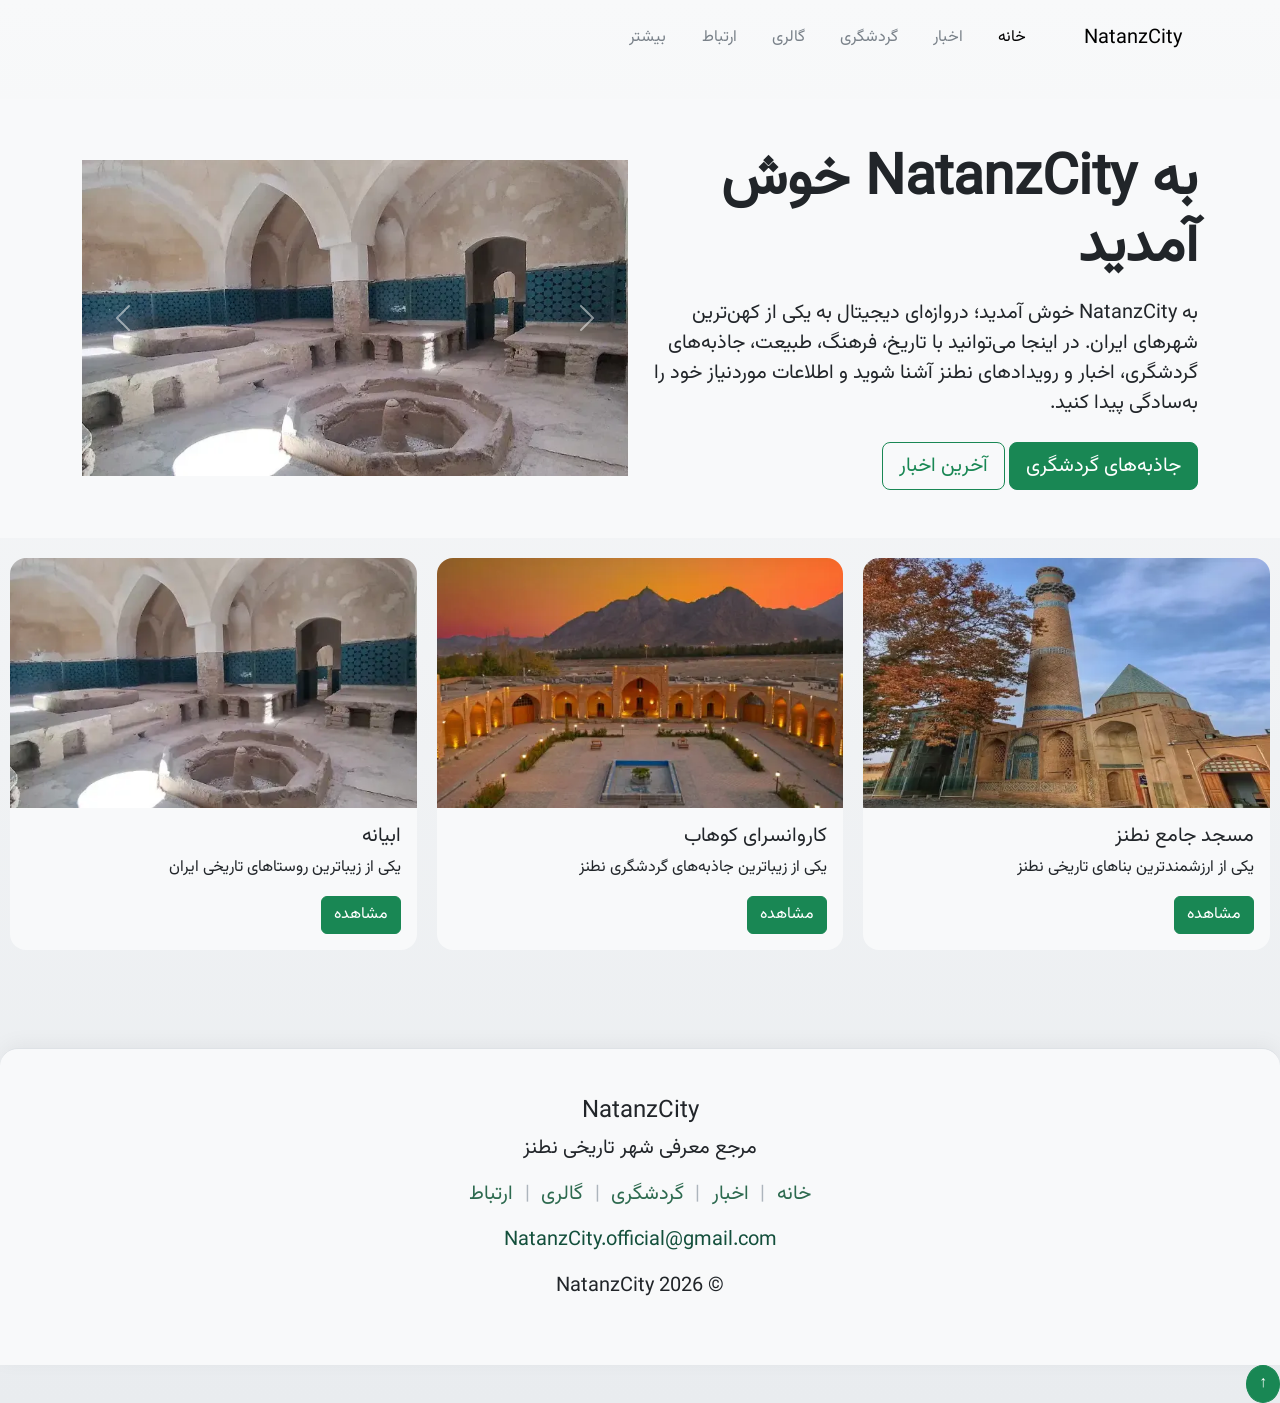
==== index.html @ 6b33efc4 "update version 0.3 to 0.4 .add Glass morphism and freeze navbar effect to navbar  .add scroll up bu" ====
<!DOCTYPE html>
<html lang="fa" dir="rtl">
<head>
    <!-- ============================= -->
    <!--              Head             -->
    <!-- ============================= -->
    <meta charset="UTF-8">
    <meta name="viewport" content="width=device-width, initial-scale=1.0">
    <meta name="description" content="NatanzCity مرجع معرفی شهر تاریخی نطنز، جاذبه‌های گردشگری، اخبار، رویدادها و کسب‌وکارهای محلی.">
    <meta name="keywords" content="نطنز, Natanz, NatanzCity, گردشگری نطنز, اخبار نطنز, جاذبه های نطنز">
    <meta name="author" content="Abbasali Shah Mohammadi">
    <meta http-equiv="X-UA-Compatible" content="IE=edge">
    <meta name="theme-color" content="#198754">
    <link rel="stylesheet" href="assets/css/bootstrap/bootstrap.min.css">
    <link rel="stylesheet" href="assets/css/swiper/swiper-bundle.min.css">
    <link rel="stylesheet" href="assets/css/OrgStyle/style.css">
    <link rel="apple-touch-icon" sizes="180x180" href="assets/favicon/apple-touch-icon.png">
    <link rel="icon" type="image/png" sizes="32x32" href="assets/favicon/favicon-32x32.png">
    <link rel="icon" type="image/png" sizes="16x16" href="assets/favicon/favicon-16x16.png">
    <link rel="icon" href="assets/favicon/favicon.ico">
    <link rel="manifest" href="assets/favicon/site.webmanifest">
    <script src="assets/js/bootstrap.bundle.min.js" defer ></script>
    <script src="assets/js/swiper/swiper-bundle.min.js" defer></script>
    <script src="assets/js/OrgJS/script.js" defer ></script>
    <script src="assets/js/OrgJS/image-fallback.js" defer></script>
    <title>NatanzCity | معرفی شهر تاریخی نطنز</title>
</head>
<body>
<nav class="navbar navbar-expand-lg sticky-top">
<div class="container">
<a class="navbar-brand" href="#">NatanzCity</a>
<button class="navbar-toggler" type="button" data-bs-toggle="collapse" data-bs-target="#navbar"><span class="navbar-toggler-icon"></span></button>
<div class="collapse navbar-collapse" id="navbar">
<ul class="navbar-nav ms-auto">
<li class="nav-item"><a class="nav-link active" href="#">خانه</a></li>
<li class="nav-item"><a class="nav-link" href="#">اخبار</a></li>
<li class="nav-item"><a class="nav-link" href="#">گردشگری</a></li>
<li class="nav-item"><a class="nav-link" href="#">گالری</a></li>
<li class="nav-item"><a class="nav-link" href="#">ارتباط</a></li>
<li class="nav-item"><a class="nav-link" href="#">بیشتر</a></li>
</ul>
</div>
</div>
</nav>
<main>
<br>

<section id="hero" class="py-5 bg-light">
<div class="container">
<div class="row align-items-center">

<div class="col-lg-6">

<h1 class="display-4 fw-bold">به NatanzCity خوش آمدید</h1>

<p class="lead mt-3">
به NatanzCity خوش آمدید؛ دروازه‌ای دیجیتال به یکی از کهن‌ترین شهرهای ایران. در اینجا می‌توانید با تاریخ، فرهنگ، طبیعت، جاذبه‌های گردشگری، اخبار و رویدادهای نطنز آشنا شوید و اطلاعات موردنیاز خود را به‌سادگی پیدا کنید.
</p>

<div class="mt-4">
<a href="#" class="btn btn-success btn-lg">جاذبه‌های گردشگری</a>
<a href="#" class="btn btn-outline-success btn-lg ms-2">آخرین اخبار</a>
</div>

</div>

<div class="col-lg-6 mt-4 mt-lg-0">

<div id="heroCarousel" class="carousel slide" data-bs-ride="carousel">

<div class="carousel-inner">

<div class="carousel-item active">
<img src="assets/images/1.webp" class="d-block w-100" alt="نطنز">
</div>

<div class="carousel-item">
<img src="assets/images/3.webp" class="d-block w-100" alt="نطنز">
</div>

<div class="carousel-item">
<img src="assets/images/4.webp" class="d-block w-100" alt="نطنز">
</div>

<div class="carousel-item">
<img src="assets/images/5.webp" class="d-block w-100" alt="نطنز">
</div>

</div>

<button class="carousel-control-prev" type="button" data-bs-target="#heroCarousel" data-bs-slide="prev">
<span class="carousel-control-prev-icon"></span>
</button>

<button class="carousel-control-next" type="button" data-bs-target="#heroCarousel" data-bs-slide="next">
<span class="carousel-control-next-icon"></span>
</button>

</div>

</div>

</div>
</div>
</section>
<!-- <br>
<div class="container">
<div class="row justify-content-lg-start justify-content-center">
<div class="col-lg-4 d-flex justify-content-center">
<div class="card border-0 bg-light rounded-4" style="max-width:22rem; width:100%;">
<img src="assets/images/1.webp" class="card-img-top" alt="مسجد جامع نطنز">
<div class="card-body">
<h5 class="card-title">مسجد جامع نطنز</h5>
<p class="card-text">
یکی از ارزشمندترین بناهای تاریخی نطنز با معماری اصیل ایرانی و قدمتی چندصد ساله.
</p>
<a href="#" class="btn btn-success">مشاهده</a>
</div>
</div>

</div>
</div>
</div> -->
<div class="swiper NatanzSwiper">
<div class="swiper-wrapper">

<!-- Slide 1 -->
<div class="swiper-slide">
<div class="card border-0 bg-light rounded-4 overflow-hidden">
<img src="assets/images/8.webp" class="card-img-top" alt="مسجد جامع نطنز">
<div class="card-body">
<h5 class="card-title">
مسجد جامع نطنز
</h5>
<p class="card-text">
یکی از ارزشمندترین بناهای تاریخی نطنز
</p>
<a href="#" class="btn btn-success">
مشاهده
</a>
</div>
</div>
</div>


<!-- Slide 2 -->
<div class="swiper-slide">
<div class="card border-0 bg-light rounded-4 overflow-hidden">
<img src="assets/images/6.webp" class="card-img-top" alt="کاروانسرای کوهاب">
<div class="card-body">
<h5 class="card-title">
کاروانسرای کوهاب
</h5>
<p class="card-text">
یکی از زیباترین جاذبه‌های گردشگری نطنز
</p>
<a href="#" class="btn btn-success">
مشاهده
</a>
</div>
</div>
</div>


<!-- Slide 3 -->
<div class="swiper-slide">
<div class="card border-0 bg-light rounded-4 overflow-hidden">
<img src="assets/images/9.webp" class="card-img-top" alt="ابیانه">
<div class="card-body">
<h5 class="card-title">
ابیانه
</h5>
<p class="card-text">
یکی از زیباترین روستاهای تاریخی ایران
</p>
<a href="#" class="btn btn-success">
مشاهده
</a>
</div>
</div>
</div>

</div>


<!-- کنترل‌ها بیرون wrapper -->
<div class="swiper-button-next"></div>
<div class="swiper-button-prev"></div>

<div class="swiper-pagination"></div>
<div class="swiper-scrollbar"></div>

</div>

</main>
<footer class="bg-light border-top py-5 mt-5" id="footer">
    <div class="footer-home">
<h3 class="h3-home">NatanzCity</h3>

<p>مرجع معرفی شهر تاریخی نطنز</p>
<a class="footer-links" href="#">خانه</a>
<span class="footer-link-span">|</span>
<a class="footer-links" href="#">اخبار</a>
<span class="footer-link-span">|</span>
<a class="footer-links" href="#">گردشگری</a>
<span class="footer-link-span">|</span>
<a class="footer-links" href="#">گالری</a>
<span class="footer-link-span">|</span>
<a class="footer-links" href="#">ارتباط</a>
<br>
<a href="mailto:NatanzCity.official@gmail.com" class="Email">NatanzCity.official@gmail.com</a>
<p>© 2026 NatanzCity</p>
</div>
</footer>
<button id="scrollTopBtn" class="btn btn-success rounded-circle">
    ↑
</button>
</body>
</html>
---- assets/css/OrgStyle/style.css ----
@font-face {
  font-family: "Vazir";
  src: url("../../fonts/Vazirmatn-Regular.ttf");
}
body {
  background: linear-gradient(180deg, #f8f9fa, #e9ecef);
  font-family: "Vazir";
}
.footer-home {
  text-align: center;
  font-size: 1.25rem;
}
.h3-home {
  font-size: 1.5rem;
}
#footer {
  border-radius: 18px 18px 0 0;
  box-shadow: 0 -4px 20px rgba(0, 0, 0, 0.05);
  border-top: 1px solid #dee2e6;
}
.Email {
  color: rgb(19, 79, 59);
  text-decoration: none;
  margin: 0.8em 0;
  display: inline-block;
}
.footer-links {
  text-decoration: none;
  color: #2d6a4f;
  transition: 0.25s ease;
}
.footer-links:hover {
  color: rgb(114, 210, 214);
}
.footer-link-span {
  color: #adb5bd;
  margin: 0 0.4rem;
}
.nav-link {
  color: #798189;
  margin: 0.6rem;
}
.nav-link:hover {
  color: rgb(27, 26, 26);
}
.NatanzSwiper {
  width: 100%;
  padding: 20px 10px 50px;
}
.NatanzSwiper .swiper-slide {
  height: auto;
}
.NatanzSwiper .card {
  height: 100%;
}
.NatanzSwiper img {
  height: 250px;
  object-fit: cover;
}
.NatanzSwiper .swiper-scrollbar {
  height: 8px;
  border-radius: 10px;
}
.NatanzSwiper .swiper-scrollbar-drag {
  cursor: grab;
  border-radius: 10px;
}
.NatanzSwiper .swiper-scrollbar-drag:active {
  cursor: grabbing;
}
.NatanzSwiper .card {
    transition: all 0.3s ease;
}
.NatanzSwiper .card:hover {
    transform: translateY(-10px);
    box-shadow: 0 15px 30px rgba(0,0,0,0.15);
}
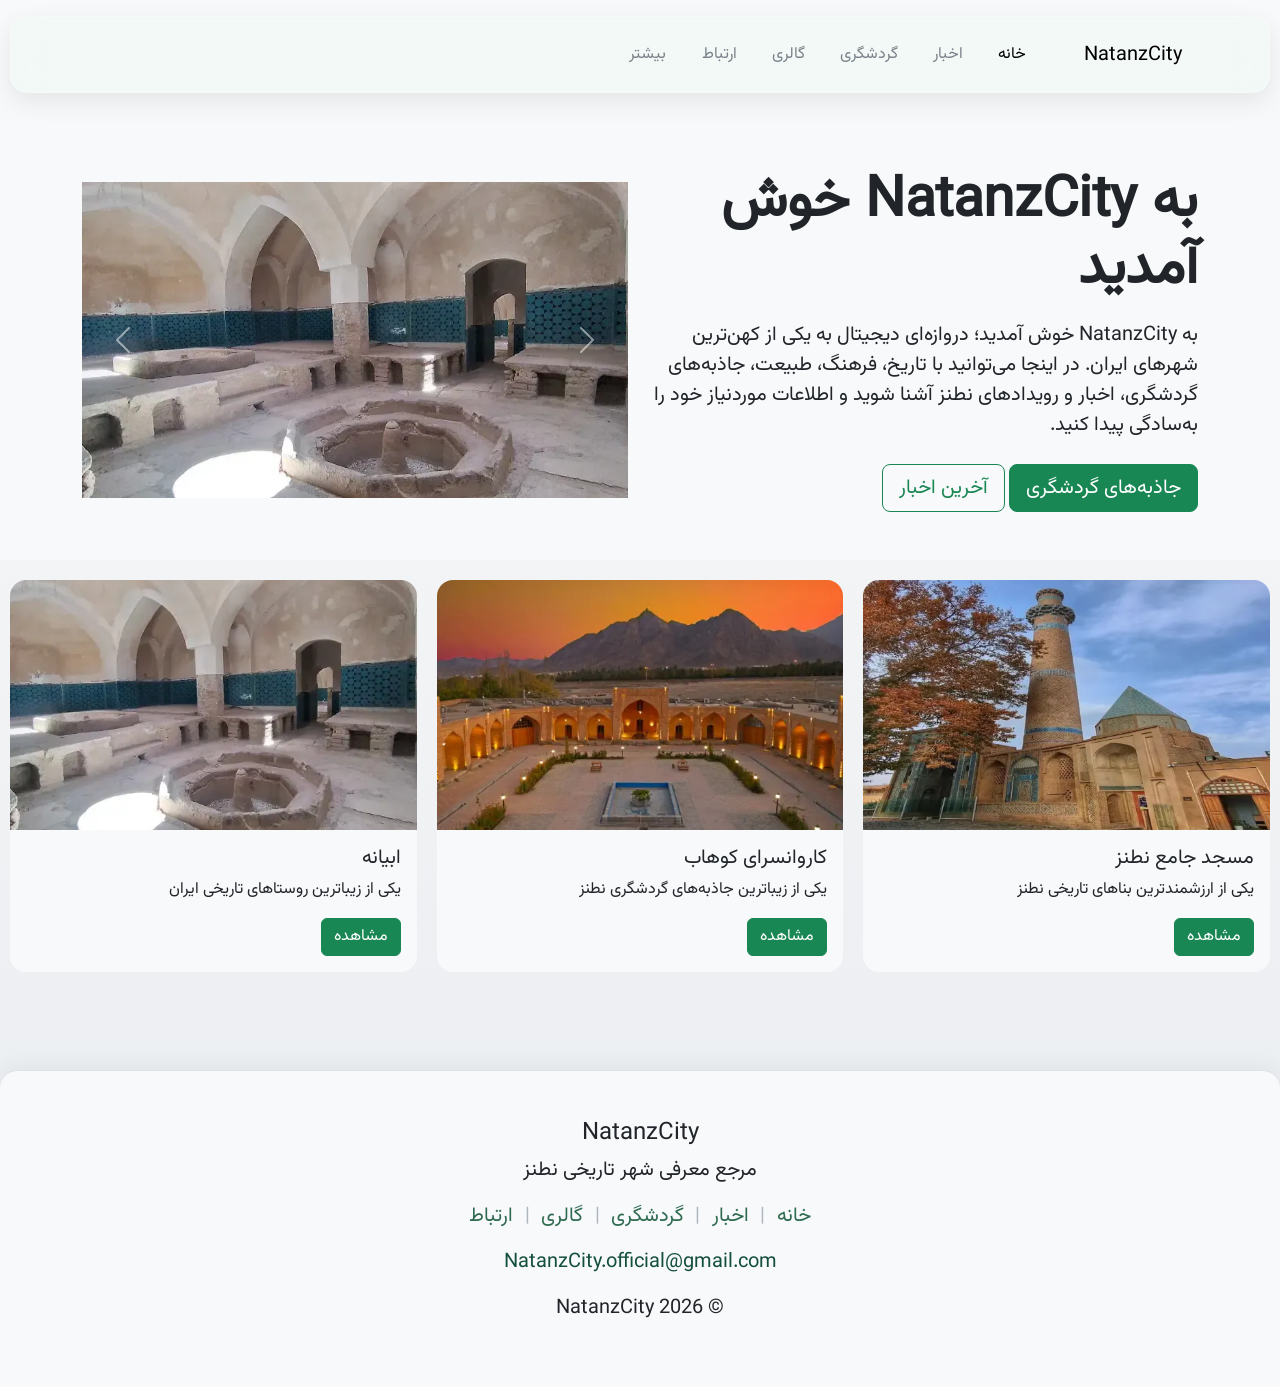
==== commit 81e4d7f2: "Update index.html" ====
--- a/index.html
+++ b/index.html
@@ -212,8 +212,8 @@
 <p>© 2026 NatanzCity</p>
 </div>
 </footer>
-<button id="scrollTopBtn" class="btn btn-success rounded-circle">
-    ↑
+<button id="scrollTopBtn" class="btn btn-success rounded-circle" aria-label="بازگشت به بالا">
+    <img src="assets/icons/arrow-up.svg" alt="">
 </button>
 </body>
-</html>+</html>
--- a/assets/css/OrgStyle/style.css
+++ b/assets/css/OrgStyle/style.css
@@ -74,4 +74,67 @@
 .NatanzSwiper .card:hover {
     transform: translateY(-10px);
     box-shadow: 0 15px 30px rgba(0,0,0,0.15);
+} 
+.navbar{
+    background: rgba(240, 248, 244, 0.75) !important;
+    backdrop-filter: blur(14px);
+    -webkit-backdrop-filter: blur(14px);
+    border: 1px solid rgba(255,255,255,.25);
+    box-shadow: 0 8px 24px rgba(0,0,0,.08);
+    margin: 10px;
+    border-radius: 18px;
+    top: 1rem;
+}
+#scrollTopBtn{
+    position: fixed;
+    bottom: 25px;
+    right: 25px;
+    width: 52px;
+    height: 52px;
+    display: none;
+    border: none;
+    border-radius: 50%;
+    z-index: 999;
+    box-shadow: 0 8px 20px rgba(0,0,0,.15);
+    transition: .3s ease;
+}
+#scrollTopBtn:hover{
+    transform: translateY(-4px);
+}
+.not-found {
+    min-height: 80vh;
+    display: flex;
+    flex-direction: column;
+    justify-content: center;
+    align-items: center;
+    text-align: center;
+    padding: 30px;
+}
+
+.not-found h1 {
+    font-size: 5rem;
+    color: #2d6a4f;
+    margin-bottom: 20px;
+}
+
+.not-found p {
+    max-width: 700px;
+    line-height: 2.2;
+    color: #555;
+    font-size: 1.1rem;
+}
+
+.not-found a {
+    margin-top: 25px;
+    padding: 12px 30px;
+    background: #2d6a4f;
+    color: white;
+    border-radius: 12px;
+    text-decoration: none;
+    transition: .3s;
+}
+
+.not-found a:hover {
+    background: #40916c;
+    transform: translateY(-3px);
 }
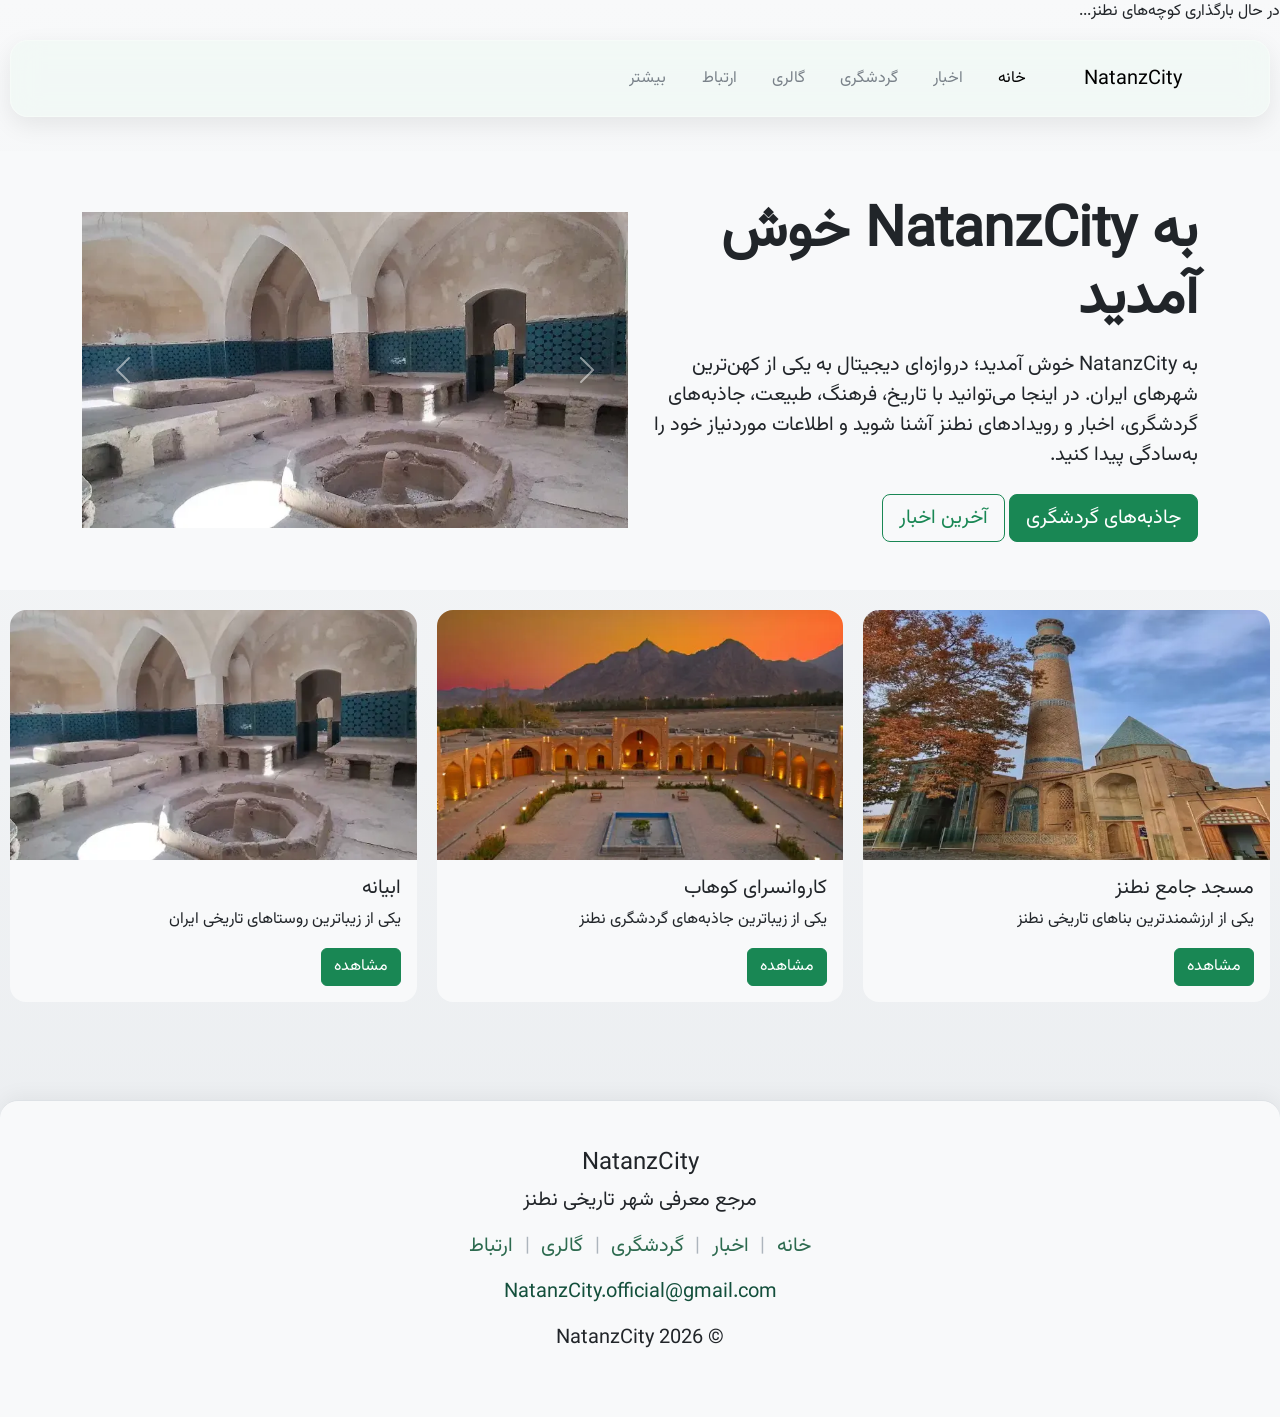
==== commit da2ac069: "add loading spiner ver0.4" ====
--- a/index.html
+++ b/index.html
@@ -26,6 +26,12 @@
     <title>NatanzCity | معرفی شهر تاریخی نطنز</title>
 </head>
 <body>
+
+<div id="loader">
+<div class="loader-spinner"></div>
+<p id="loader-text">در حال بارگذاری کوچه‌های نطنز...</p>
+</div>
+
 <nav class="navbar navbar-expand-lg sticky-top">
 <div class="container">
 <a class="navbar-brand" href="#">NatanzCity</a>
@@ -216,4 +222,4 @@
     <img src="assets/icons/arrow-up.svg" alt="">
 </button>
 </body>
-</html>
+</html>
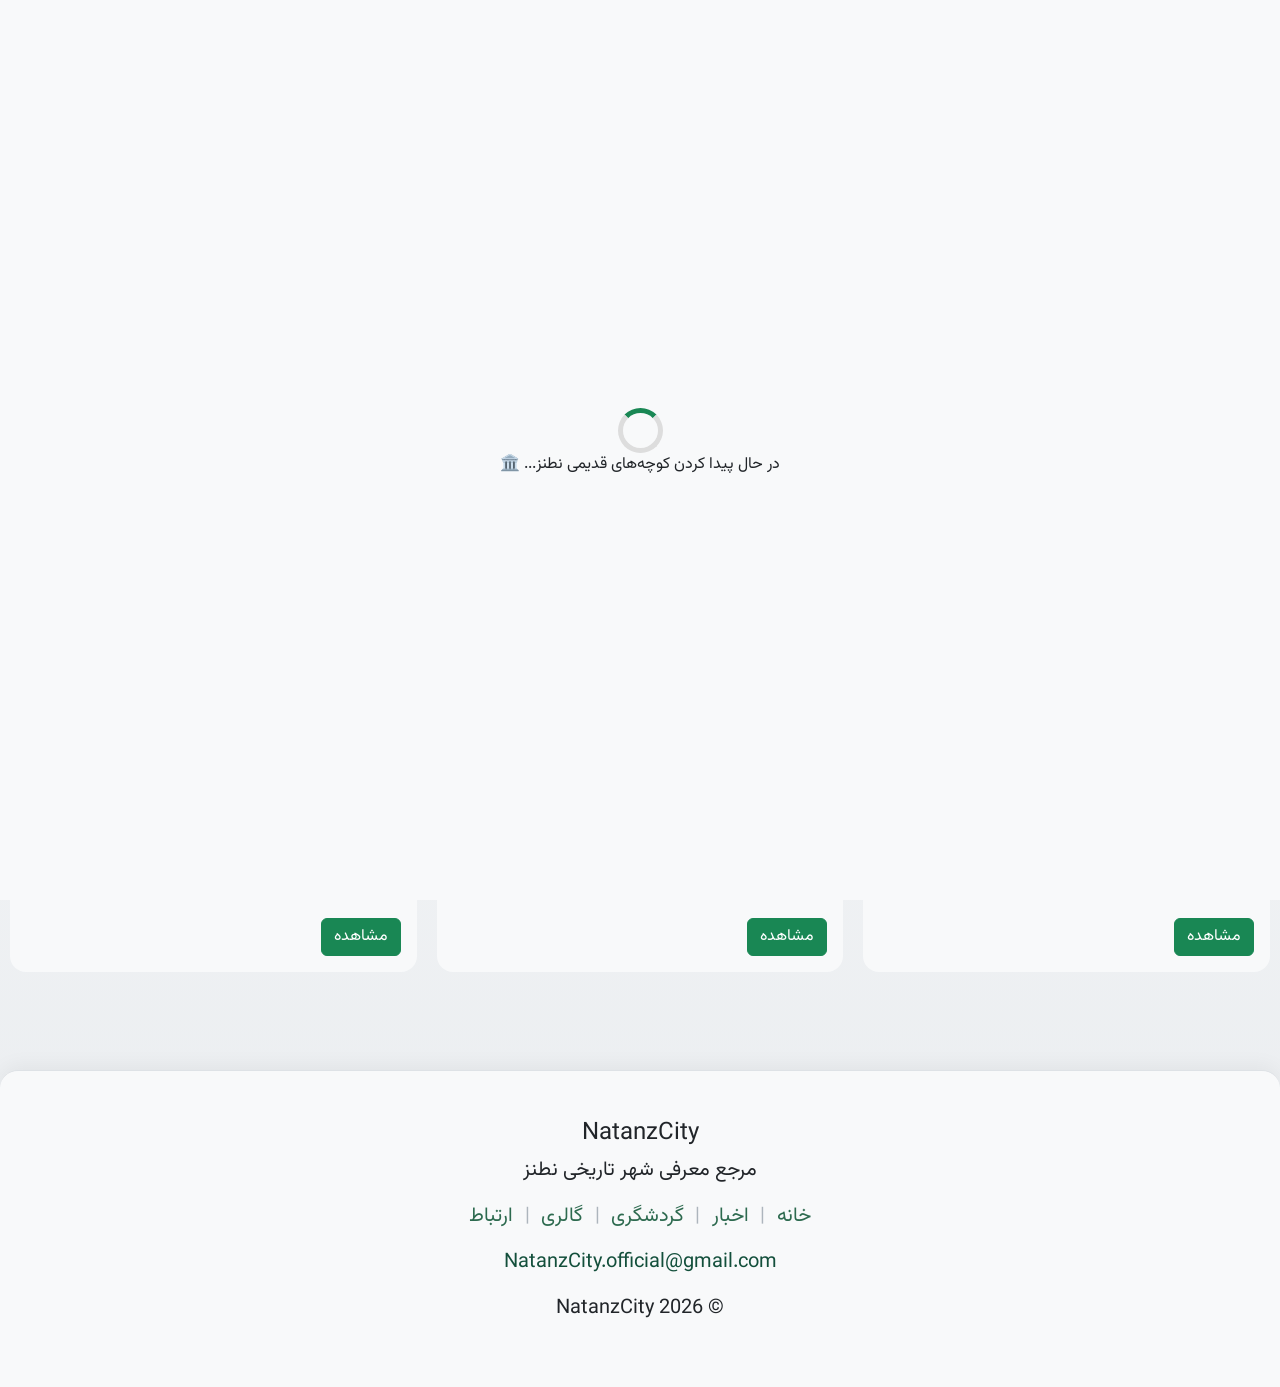
==== commit 84ad9dbc: "add search business service ver0.4 (bs not stable)" ====
--- a/index.html
+++ b/index.html
@@ -45,6 +45,9 @@
 <li class="nav-item"><a class="nav-link" href="#">ارتباط</a></li>
 <li class="nav-item"><a class="nav-link" href="#">بیشتر</a></li>
 </ul>
+
+<a href="pages/business-directory.html"class="btn btn-outline-success rounded-pill px-3">🔎 کسب‌وکار</a>
+
 </div>
 </div>
 </nav>
@@ -171,13 +174,13 @@
 <!-- Slide 3 -->
 <div class="swiper-slide">
 <div class="card border-0 bg-light rounded-4 overflow-hidden">
-<img src="assets/images/9.webp" class="card-img-top" alt="ابیانه">
+<img src="assets/images/17.webp" class="card-img-top" alt="گنبدباز">
 <div class="card-body">
 <h5 class="card-title">
-ابیانه
+گنبدباز
 </h5>
 <p class="card-text">
-یکی از زیباترین روستاهای تاریخی ایران
+یکی از قدیمی ترین سازه های نطنز ، در دوره شاه عباس صفوی
 </p>
 <a href="#" class="btn btn-success">
 مشاهده
--- a/assets/css/OrgStyle/style.css
+++ b/assets/css/OrgStyle/style.css
@@ -137,4 +137,29 @@
 .not-found a:hover {
     background: #40916c;
     transform: translateY(-3px);
+}
+#loader {
+    position: fixed;
+    inset: 0;
+    background: #f8f9fa;
+    display: flex;
+    flex-direction: column;
+    justify-content: center;
+    align-items: center;
+    z-index: 9999;
+}
+
+.loader-spinner {
+    width: 45px;
+    height: 45px;
+    border: 5px solid #ddd;
+    border-top-color: #198754;
+    border-radius: 50%;
+    animation: spin   1s linear infinite;
+}
+
+@keyframes spin {
+    to {
+        transform: rotate(360deg);
+    }
 }
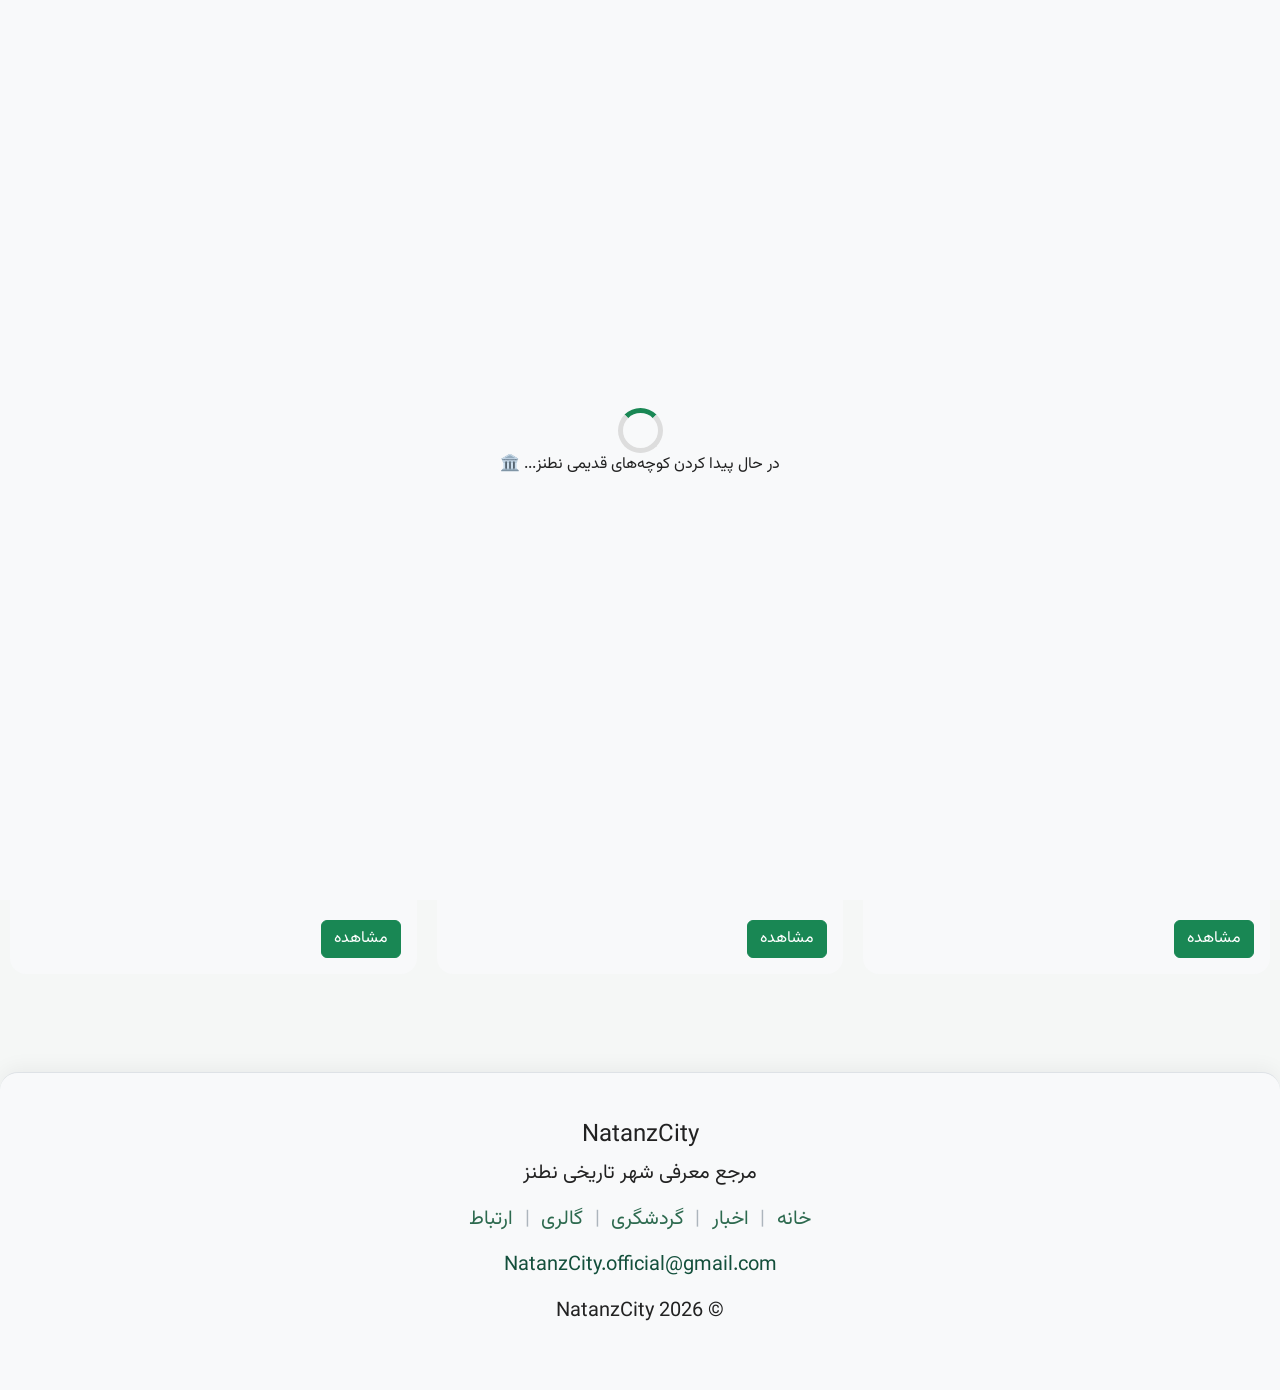
==== commit 720d56c4: "Update index.html" ====
--- a/index.html
+++ b/index.html
@@ -11,6 +11,7 @@
     <meta name="author" content="Abbasali Shah Mohammadi">
     <meta http-equiv="X-UA-Compatible" content="IE=edge">
     <meta name="theme-color" content="#198754">
+    <link rel="manifest" href="site.webmanifest">
     <link rel="stylesheet" href="assets/css/bootstrap/bootstrap.min.css">
     <link rel="stylesheet" href="assets/css/swiper/swiper-bundle.min.css">
     <link rel="stylesheet" href="assets/css/OrgStyle/style.css">
@@ -18,11 +19,11 @@
     <link rel="icon" type="image/png" sizes="32x32" href="assets/favicon/favicon-32x32.png">
     <link rel="icon" type="image/png" sizes="16x16" href="assets/favicon/favicon-16x16.png">
     <link rel="icon" href="assets/favicon/favicon.ico">
-    <link rel="manifest" href="assets/favicon/site.webmanifest">
     <script src="assets/js/bootstrap.bundle.min.js" defer ></script>
     <script src="assets/js/swiper/swiper-bundle.min.js" defer></script>
     <script src="assets/js/OrgJS/script.js" defer ></script>
     <script src="assets/js/OrgJS/image-fallback.js" defer></script>
+    <script src="assets/js/OrgJS/install-pwa.js" defer></script>
     <title>NatanzCity | معرفی شهر تاریخی نطنز</title>
 </head>
 <body>
@@ -33,24 +34,200 @@
 </div>
 
 <nav class="navbar navbar-expand-lg sticky-top">
-<div class="container">
-<a class="navbar-brand" href="#">NatanzCity</a>
-<button class="navbar-toggler" type="button" data-bs-toggle="collapse" data-bs-target="#navbar"><span class="navbar-toggler-icon"></span></button>
-<div class="collapse navbar-collapse" id="navbar">
-<ul class="navbar-nav ms-auto">
-<li class="nav-item"><a class="nav-link active" href="#">خانه</a></li>
-<li class="nav-item"><a class="nav-link" href="#">اخبار</a></li>
-<li class="nav-item"><a class="nav-link" href="#">گردشگری</a></li>
-<li class="nav-item"><a class="nav-link" href="#">گالری</a></li>
-<li class="nav-item"><a class="nav-link" href="#">ارتباط</a></li>
-<li class="nav-item"><a class="nav-link" href="#">بیشتر</a></li>
-</ul>
-
-<a href="pages/business-directory.html"class="btn btn-outline-success rounded-pill px-3">🔎 کسب‌وکار</a>
-
-</div>
-</div>
+    <div class="container">
+
+        <!-- Logo -->
+        <a class="navbar-brand" href="#">
+            NatanzCity
+        </a>
+
+
+        <!-- Mobile Menu Button -->
+        <button
+            class="navbar-toggler"
+            type="button"
+            data-bs-toggle="offcanvas"
+            data-bs-target="#navbarOffcanvas"
+            aria-controls="navbarOffcanvas"
+            aria-label="باز کردن منو"
+        >
+            <span class="navbar-toggler-icon"></span>
+        </button>
+
+
+        <!-- Desktop Navigation -->
+        <div class="collapse navbar-collapse">
+
+            <ul class="navbar-nav ms-auto">
+
+                <li class="nav-item">
+                    <a class="nav-link active" href="#">
+                        خانه
+                    </a>
+                </li>
+
+                <li class="nav-item">
+                    <a class="nav-link" href="pages/cooming-soon.html">
+                        اخبار
+                    </a>
+                </li>
+
+                <li class="nav-item">
+                    <a class="nav-link" href="pages/cooming-soon.html">
+                        گردشگری
+                    </a>
+                </li>
+
+                <li class="nav-item">
+                    <a class="nav-link" href="pages/cooming-soon.html">
+                        گالری
+                    </a>
+                </li>
+
+                <li class="nav-item">
+                    <a class="nav-link" href="pages/cooming-soon.html">
+                        ارتباط
+                    </a>
+                </li>
+
+                <li class="nav-item">
+                    <a class="nav-link" href="pages/more.html">
+                        بیشتر
+                    </a>
+                </li>
+
+            </ul>
+
+
+            <a
+                href="pages/business-directory.html"
+                class="btn btn-outline-success rounded-pill px-3"
+            >
+                🔎 کسب‌وکار
+            </a>
+
+
+            <button id="installBtn" class="pwa-install-btn">
+                <span>📲</span>
+                نصب اپ نطنزسیتی
+            </button>
+
+        </div>
+
+    </div>
 </nav>
+
+
+<!-- ============================= -->
+<!--       Mobile Offcanvas        -->
+<!-- ============================= -->
+
+<div
+    class="offcanvas offcanvas-end"
+    tabindex="-1"
+    id="navbarOffcanvas"
+    aria-labelledby="navbarOffcanvasLabel"
+>
+
+    <div class="offcanvas-header">
+
+        <h5
+            class="offcanvas-title"
+            id="navbarOffcanvasLabel"
+        >
+            NatanzCity
+        </h5>
+
+        <button
+            type="button"
+            class="btn-close"
+            data-bs-dismiss="offcanvas"
+            aria-label="بستن"
+        ></button>
+
+    </div>
+
+
+    <div class="offcanvas-body">
+
+        <ul class="navbar-nav">
+
+            <li class="nav-item">
+                <a class="nav-link active" href="#">
+                    🏠 خانه
+                </a>
+            </li>
+
+            <li class="nav-item">
+                <a
+                    class="nav-link"
+                    href="pages/cooming-soon.html"
+                >
+                    📰 اخبار
+                </a>
+            </li>
+
+            <li class="nav-item">
+                <a
+                    class="nav-link"
+                    href="pages/cooming-soon.html"
+                >
+                    🏛️ گردشگری
+                </a>
+            </li>
+
+            <li class="nav-item">
+                <a
+                    class="nav-link"
+                    href="pages/cooming-soon.html"
+                >
+                    🖼️ گالری
+                </a>
+            </li>
+
+            <li class="nav-item">
+                <a
+                    class="nav-link"
+                    href="pages/cooming-soon.html"
+                >
+                    📞 ارتباط
+                </a>
+            </li>
+
+            <li class="nav-item">
+                <a
+                    class="nav-link"
+                    href="pages/more.html"
+                >
+                    ➕ بیشتر
+                </a>
+            </li>
+
+        </ul>
+
+
+        <hr>
+
+
+        <a
+            href="pages/business-directory.html"
+            class="btn btn-outline-success rounded-pill w-100 mb-3"
+        >
+            🔎 کسب‌وکارهای نطنز
+        </a>
+
+
+        <button
+            id="installBtnMobile"
+            class="pwa-install-btn w-100"
+        >
+            <span>📲</span>
+            نصب اپ نطنزسیتی
+        </button>
+
+    </div>
+
+</div>
 <main>
 <br>
 
@@ -207,15 +384,15 @@
 <h3 class="h3-home">NatanzCity</h3>
 
 <p>مرجع معرفی شهر تاریخی نطنز</p>
-<a class="footer-links" href="#">خانه</a>
+<a class="footer-links" href="pages/cooming-soon.html">خانه</a>
 <span class="footer-link-span">|</span>
-<a class="footer-links" href="#">اخبار</a>
+<a class="footer-links" href="pages/cooming-soon.html">اخبار</a>
 <span class="footer-link-span">|</span>
-<a class="footer-links" href="#">گردشگری</a>
+<a class="footer-links" href="pages/cooming-soon.html">گردشگری</a>
 <span class="footer-link-span">|</span>
-<a class="footer-links" href="#">گالری</a>
+<a class="footer-links" href="pages/cooming-soon.html">گالری</a>
 <span class="footer-link-span">|</span>
-<a class="footer-links" href="#">ارتباط</a>
+<a class="footer-links" href="pages/cooming-soon.html">ارتباط</a>
 <br>
 <a href="mailto:NatanzCity.official@gmail.com" class="Email">NatanzCity.official@gmail.com</a>
 <p>© 2026 NatanzCity</p>
@@ -225,4 +402,4 @@
     <img src="assets/icons/arrow-up.svg" alt="">
 </button>
 </body>
-</html>+</html>
--- a/assets/css/OrgStyle/style.css
+++ b/assets/css/OrgStyle/style.css
@@ -69,97 +69,628 @@
   cursor: grabbing;
 }
 .NatanzSwiper .card {
-    transition: all 0.3s ease;
+  transition: all 0.3s ease;
 }
 .NatanzSwiper .card:hover {
-    transform: translateY(-10px);
-    box-shadow: 0 15px 30px rgba(0,0,0,0.15);
-} 
-.navbar{
-    background: rgba(240, 248, 244, 0.75) !important;
-    backdrop-filter: blur(14px);
-    -webkit-backdrop-filter: blur(14px);
-    border: 1px solid rgba(255,255,255,.25);
-    box-shadow: 0 8px 24px rgba(0,0,0,.08);
-    margin: 10px;
+  transform: translateY(-10px);
+  box-shadow: 0 15px 30px rgba(0, 0, 0, 0.15);
+}
+.navbar {
+  background: rgba(240, 248, 244, 0.75) !important;
+  backdrop-filter: blur(14px);
+  -webkit-backdrop-filter: blur(14px);
+  border: 1px solid rgba(255, 255, 255, 0.25);
+  box-shadow: 0 8px 24px rgba(0, 0, 0, 0.08);
+  margin: 10px;
+  border-radius: 18px;
+  top: 1rem;
+}
+#scrollTopBtn {
+  position: fixed;
+  bottom: 25px;
+  right: 25px;
+  width: 52px;
+  height: 52px;
+  display: none;
+  border: none;
+  border-radius: 50%;
+  z-index: 999;
+  box-shadow: 0 8px 20px rgba(0, 0, 0, 0.15);
+  transition: 0.3s ease;
+}
+#scrollTopBtn:hover {
+  transform: translateY(-4px);
+}
+.not-found {
+  min-height: 80vh;
+  display: flex;
+  flex-direction: column;
+  justify-content: center;
+  align-items: center;
+  text-align: center;
+  padding: 30px;
+}
+
+.not-found h1 {
+  font-size: 5rem;
+  color: #2d6a4f;
+  margin-bottom: 20px;
+}
+
+.not-found p {
+  max-width: 700px;
+  line-height: 2.2;
+  color: #555;
+  font-size: 1.1rem;
+}
+
+.not-found a {
+  margin-top: 25px;
+  padding: 12px 30px;
+  background: #2d6a4f;
+  color: white;
+  border-radius: 12px;
+  text-decoration: none;
+  transition: 0.3s;
+}
+
+.not-found a:hover {
+  background: #40916c;
+  transform: translateY(-3px);
+}
+#loader {
+  position: fixed;
+  inset: 0;
+  background: #f8f9fa;
+  display: flex;
+  flex-direction: column;
+  justify-content: center;
+  align-items: center;
+  z-index: 9999;
+}
+
+.loader-spinner {
+  width: 45px;
+  height: 45px;
+  border: 5px solid #ddd;
+  border-top-color: #198754;
+  border-radius: 50%;
+  animation: spin 1s linear infinite;
+}
+
+@keyframes spin {
+  to {
+    transform: rotate(360deg);
+  }
+}
+@media (max-width: 991.98px) {
+  .navbar .btn {
+    width: fit-content;
+    margin: 10px auto 0;
+  }
+}
+
+.pwa-install-btn {
+  display: flex;
+  align-items: center;
+  gap: 10px;
+  background: linear-gradient(135deg, #198754, #146c43);
+  color: white;
+  border: none;
+  border-radius: 18px;
+  padding: 6px 10px;
+  margin: 10px;
+  font-family: "Vazir", sans-serif;
+  font-size: 15px;
+  font-weight: 700;
+  cursor: pointer;
+  box-shadow: 0 8px 20px rgba(25, 135, 84, 0.25);
+  transition: all 0.3s ease;
+}
+
+.pwa-install-btn:hover {
+  transform: translateY(-3px);
+
+  box-shadow: 0 12px 25px rgba(25, 135, 84, 0.35);
+}
+
+.pwa-install-btn:active {
+  transform: scale(0.96);
+}
+
+.pwa-install-btn span {
+  font-size: 20px;
+}
+/* ============================= */
+/*          More Page             */
+/* ============================= */
+.more-page {
+  width: 100%;
+  max-width: 1100px;
+  margin: 0 auto;
+  padding: 50px 20px;
+  box-sizing: border-box;
+  font-family: "vazir", sans-serif;
+  direction: rtl;
+}
+
+.more-header {
+  text-align: center;
+  margin-bottom: 40px;
+}
+
+.more-header h1 {
+  color: #198754;
+  font-size: 2.2rem;
+  margin: 0 0 10px;
+}
+
+.more-header p {
+  color: #777;
+  margin: 0;
+}
+
+/* ========================= */
+/* کارت‌ها */
+/* ========================= */
+
+.more-grid {
+  display: grid;
+  grid-template-columns: repeat(2, minmax(0, 1fr));
+  gap: 20px;
+}
+
+.more-card {
+  width: 100%;
+  min-width: 0;
+  min-height: 210px;
+
+  box-sizing: border-box;
+
+  display: flex;
+  flex-direction: column;
+  align-items: center;
+  justify-content: center;
+
+  padding: 25px 20px;
+
+  background: #fff;
+  border: 1px solid #e8ece9;
+  border-radius: 22px;
+
+  text-decoration: none;
+  text-align: center;
+
+  box-shadow: 0 7px 22px rgba(0, 0, 0, 0.06);
+
+  transition:
+    transform 0.35s ease,
+    box-shadow 0.35s ease;
+}
+
+.more-card:hover {
+  transform: translateY(-4px);
+  box-shadow: 0 12px 30px rgba(0, 0, 0, 0.09);
+}
+
+.more-icon {
+  width: 65px;
+  height: 65px;
+
+  display: flex;
+  align-items: center;
+  justify-content: center;
+
+  margin-bottom: 15px;
+
+  border-radius: 18px;
+  background: rgba(25, 135, 84, 0.1);
+
+  font-size: 1.9rem;
+}
+
+.more-card h2 {
+  margin: 0 0 8px;
+
+  color: #198754;
+  font-size: 1.2rem;
+}
+
+.more-card p {
+  margin: 0;
+
+  color: #777;
+  font-size: 0.9rem;
+  line-height: 1.8;
+}
+
+/* آب و هوا تمام عرض */
+.more-card-wide {
+  grid-column: 1 / -1;
+  min-height: 180px;
+}
+
+/* ========================= */
+/* تبلت */
+/* ========================= */
+
+@media (max-width: 768px) {
+  .more-page {
+    padding: 40px 16px;
+  }
+
+  .more-grid {
+    gap: 16px;
+  }
+
+  .more-card {
+    min-height: 190px;
+    padding: 22px 15px;
+  }
+
+  .more-icon {
+    width: 58px;
+    height: 58px;
+    font-size: 1.7rem;
+  }
+}
+
+/* ========================= */
+/* موبایل */
+/* ========================= */
+
+@media (max-width: 576px) {
+  .more-page {
+    padding: 30px 12px;
+  }
+
+  .more-header {
+    margin-bottom: 25px;
+  }
+
+  .more-header h1 {
+    font-size: 1.7rem;
+  }
+
+  .more-header p {
+    font-size: 0.85rem;
+  }
+
+  .more-grid {
+    grid-template-columns: 1fr;
+    gap: 14px;
+  }
+
+  .more-card,
+  .more-card-wide {
+    grid-column: auto;
+    min-height: 160px;
+  }
+}
+
+/* ========================= */
+/* موبایل خیلی کوچک */
+/* ========================= */
+
+@media (max-width: 380px) {
+  .more-page {
+    padding-left: 10px;
+    padding-right: 10px;
+  }
+
+  .more-card {
+    min-height: 150px;
+    padding: 20px 12px;
     border-radius: 18px;
-    top: 1rem;
-}
-#scrollTopBtn{
-    position: fixed;
-    bottom: 25px;
-    right: 25px;
-    width: 52px;
-    height: 52px;
-    display: none;
-    border: none;
-    border-radius: 50%;
-    z-index: 999;
-    box-shadow: 0 8px 20px rgba(0,0,0,.15);
-    transition: .3s ease;
-}
-#scrollTopBtn:hover{
-    transform: translateY(-4px);
-}
-.not-found {
-    min-height: 80vh;
-    display: flex;
-    flex-direction: column;
-    justify-content: center;
-    align-items: center;
-    text-align: center;
-    padding: 30px;
-}
-
-.not-found h1 {
-    font-size: 5rem;
-    color: #2d6a4f;
-    margin-bottom: 20px;
-}
-
-.not-found p {
-    max-width: 700px;
-    line-height: 2.2;
-    color: #555;
-    font-size: 1.1rem;
-}
-
-.not-found a {
-    margin-top: 25px;
-    padding: 12px 30px;
-    background: #2d6a4f;
-    color: white;
-    border-radius: 12px;
-    text-decoration: none;
-    transition: .3s;
-}
-
-.not-found a:hover {
-    background: #40916c;
-    transform: translateY(-3px);
-}
-#loader {
-    position: fixed;
-    inset: 0;
-    background: #f8f9fa;
-    display: flex;
-    flex-direction: column;
-    justify-content: center;
-    align-items: center;
-    z-index: 9999;
-}
-
-.loader-spinner {
-    width: 45px;
-    height: 45px;
-    border: 5px solid #ddd;
-    border-top-color: #198754;
-    border-radius: 50%;
-    animation: spin   1s linear infinite;
-}
-
-@keyframes spin {
-    to {
-        transform: rotate(360deg);
-    }
-}+  }
+
+  .more-card h2 {
+    font-size: 1.05rem;
+  }
+
+  .more-card p {
+    font-size: 0.8rem;
+  }
+}
+/* ============================= */
+/*          Page Layout          */
+/* ============================= */
+
+html,
+body {
+  margin: 0;
+  min-height: 100%;
+}
+
+body {
+  min-height: 100vh;
+  display: flex;
+  flex-direction: column;
+}
+
+/* محتوای اصلی صفحه */
+main {
+  flex: 1;
+}
+
+/* ============================= */
+/*          Weather Card         */
+/* ============================= */
+
+.weather-card {
+  width: min(700px, calc(100% - 24px));
+  margin: 30px auto;
+  padding: 25px;
+
+  box-sizing: border-box;
+
+  background: #ffffff;
+  border: 1px solid #e8ece9;
+  border-radius: 25px;
+
+  text-align: center;
+  font-family: "vazir", sans-serif;
+
+  box-shadow: 0 8px 25px rgba(0, 0, 0, 0.06);
+}
+
+.weather-card h1 {
+  margin: 0 0 15px;
+
+  color: #198754;
+  font-size: 1.8rem;
+  font-weight: 700;
+}
+
+.weather-temperature {
+  color: #198754;
+  font-size: 3rem;
+  font-weight: 700;
+  line-height: 1.2;
+}
+
+.weather-status {
+  color: #666;
+  margin: 5px 0 20px;
+}
+
+.weather-details {
+  display: grid;
+  grid-template-columns: repeat(2, minmax(0, 1fr));
+  gap: 12px;
+}
+
+.weather-item {
+  min-width: 0;
+  padding: 14px;
+
+  background: #f7f9f8;
+  border-radius: 16px;
+
+  display: flex;
+  align-items: center;
+  justify-content: space-between;
+  gap: 10px;
+
+  box-sizing: border-box;
+}
+
+.weather-item strong {
+  color: #198754;
+  white-space: nowrap;
+}
+
+/* ============================= */
+/*           Mobile              */
+/* ============================= */
+
+@media (max-width: 576px) {
+  .weather-card {
+    width: calc(100% - 24px);
+    margin: 20px auto;
+    padding: 20px 14px;
+    border-radius: 20px;
+  }
+
+  .weather-card h1 {
+    font-size: 1.5rem;
+  }
+
+  .weather-temperature {
+    font-size: 2.5rem;
+  }
+
+  .weather-details {
+    grid-template-columns: 1fr 1fr;
+    gap: 8px;
+  }
+
+  .weather-item {
+    padding: 11px 8px;
+    font-size: 0.8rem;
+  }
+}
+
+/* موبایل خیلی کوچک */
+@media (max-width: 380px) {
+  .weather-details {
+    grid-template-columns: 1fr;
+  }
+
+  .weather-item {
+    padding: 12px;
+  }
+}
+/* =========================================
+   NatanzCity - Map Page
+========================================= */
+
+* {
+  box-sizing: border-box;
+}
+
+body {
+  margin: 0;
+
+  background: #f5f7f6;
+
+  color: #222;
+}
+
+/* =========================================
+   Main Container
+========================================= */
+
+.map-page {
+  max-width: 1100px;
+
+  margin: 50px auto;
+
+  padding: 0 20px;
+}
+
+/* =========================================
+   Header
+========================================= */
+
+.map-header {
+  background: #ffffff;
+
+  padding: 25px;
+
+  border-radius: 18px;
+
+  margin-bottom: 20px;
+
+  box-shadow: 0 5px 20px rgba(0, 0, 0, 0.08);
+}
+
+.map-header h1 {
+  margin: 0 0 10px;
+
+  font-size: 28px;
+}
+
+.map-header p {
+  margin: 0;
+
+  color: #666;
+
+  line-height: 1.8;
+}
+
+/* =========================================
+   Map
+========================================= */
+
+.map-container {
+  background: #ffffff;
+
+  padding: 10px;
+
+  border-radius: 20px;
+
+  box-shadow: 0 5px 25px rgba(0, 0, 0, 0.1);
+}
+
+#map {
+  width: 100%;
+
+  height: 500px;
+
+  border-radius: 14px;
+
+  overflow: hidden;
+}
+
+/* =========================================
+   Information Cards
+========================================= */
+
+.map-info {
+  display: flex;
+
+  gap: 15px;
+
+  margin-top: 20px;
+
+  flex-wrap: wrap;
+}
+
+.info-card {
+  flex: 1;
+
+  min-width: 200px;
+
+  background: #ffffff;
+
+  padding: 18px;
+
+  border-radius: 15px;
+
+  box-shadow: 0 4px 15px rgba(0, 0, 0, 0.06);
+
+  transition:
+    transform 0.25s ease,
+    box-shadow 0.25s ease;
+}
+
+.info-card:hover {
+  transform: translateY(-3px);
+
+  box-shadow: 0 8px 20px rgba(0, 0, 0, 0.1);
+}
+
+.info-card strong {
+  display: block;
+
+  margin-bottom: 6px;
+
+  font-size: 17px;
+}
+
+.info-card span {
+  color: #666;
+
+  font-size: 14px;
+
+  line-height: 1.8;
+}
+
+/* =========================================
+   Responsive
+========================================= */
+
+@media (max-width: 768px) {
+  .map-page {
+    margin: 25px auto;
+
+    padding: 0 12px;
+  }
+
+  .map-header {
+    padding: 20px;
+  }
+
+  .map-header h1 {
+    font-size: 23px;
+  }
+
+  #map {
+    height: 400px;
+  }
+
+  .info-card {
+    min-width: 100%;
+  }
+}
+
+@media (max-width: 480px) {
+  #map {
+    height: 330px;
+  }
+
+  .map-header p {
+    font-size: 14px;
+  }
+}
